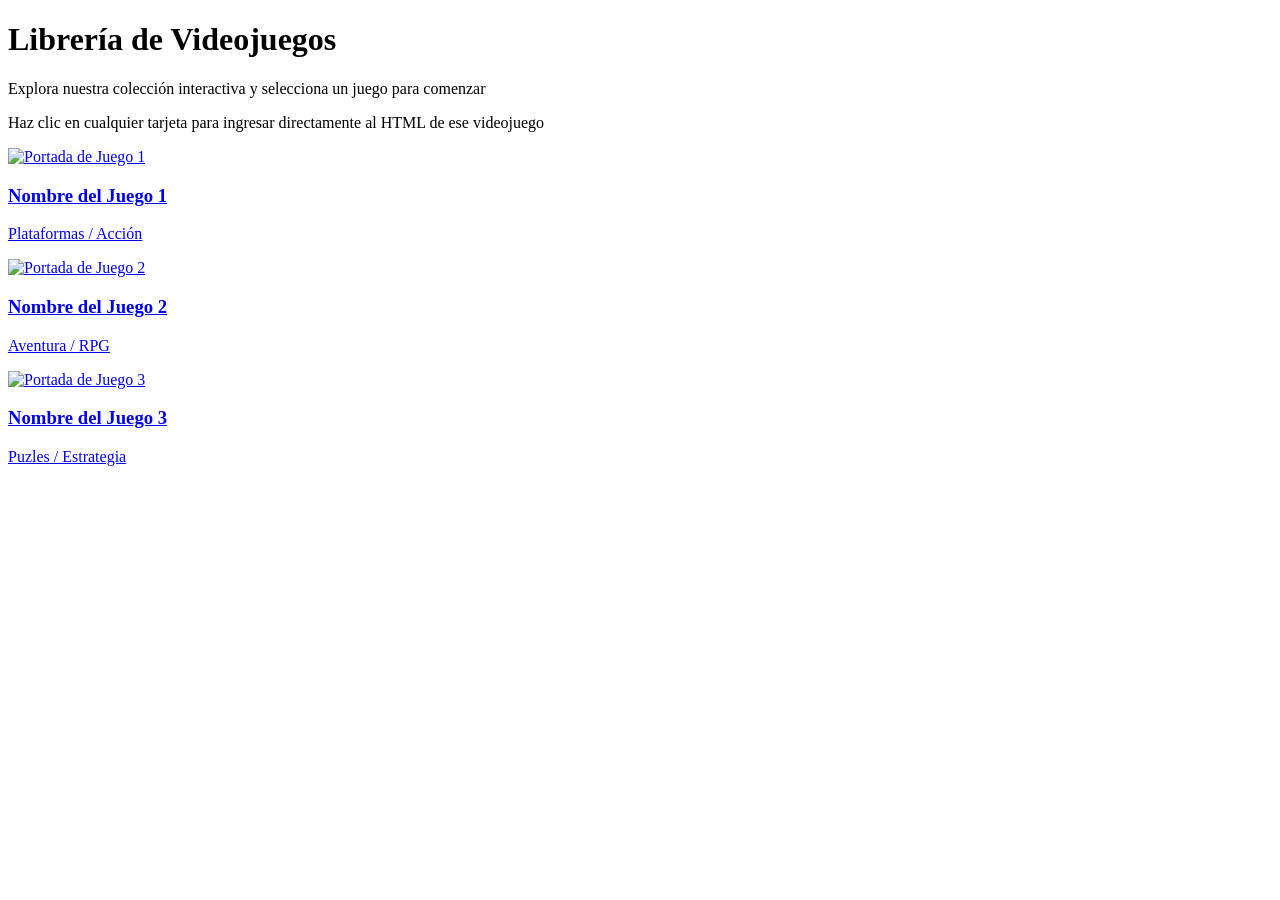
==== index.html @ a7fb4c09 "Add files via upload" ====
<!DOCTYPE html>
<html lang="es">
<head>
    <meta charset="UTF-8">
    <meta name="viewport" content="width=device-width, initial-scale=1.0">
    <title>Librería de Videojuegos - Kira Dreamer Studio</title>
    <link rel="stylesheet" href="style.css">
</head>
<body>

<header class="hero">
    <div class="hero-contenido">
        <h1 class="titulo-principal">Librería de Videojuegos</h1>
        <p class="subtitulo-principal">Explora nuestra colección interactiva y selecciona un juego para comenzar</p>
    </div>
</header>

<main class="contenedor">
    
    <section class="introduccion">
        <p class="indicacion-navegacion">Haz clic en cualquier tarjeta para ingresar directamente al HTML de ese videojuego</p>
    </section>

    <!-- Galería de Videojuegos -->
    <section class="secciones-grid">
        
        <!-- Tarjeta de Juego 1 -->
        <a href="juegos/juego1.html" class="tarjeta-navegacion">
            <div class="imagen-contenedor">
                <img src="img/juego1_portada.jpg" alt="Portada de Juego 1">
            </div>
            <div class="tarjeta-info">
                <h3>Nombre del Juego 1</h3>
                <p>Plataformas / Acción</p>
            </div>
        </a>

        <!-- Tarjeta de Juego 2 -->
        <a href="juegos/juego2.html" class="tarjeta-navegacion">
            <div class="imagen-contenedor">
                <img src="img/juego2_portada.jpg" alt="Portada de Juego 2">
            </div>
            <div class="tarjeta-info">
                <h3>Nombre del Juego 2</h3>
                <p>Aventura / RPG</p>
            </div>
        </a>

        <!-- Tarjeta de Juego 3 -->
        <a href="juegos/juego3.html" class="tarjeta-navegacion">
            <div class="imagen-contenedor">
                <img src="img/juego3_portada.jpg" alt="Portada de Juego 3">
            </div>
            <div class="tarjeta-info">
                <h3>Nombre del Juego 3</h3>
                <p>Puzles / Estrategia</p>
            </div>
        </a>

    </section>

</main>

</body>
</html>
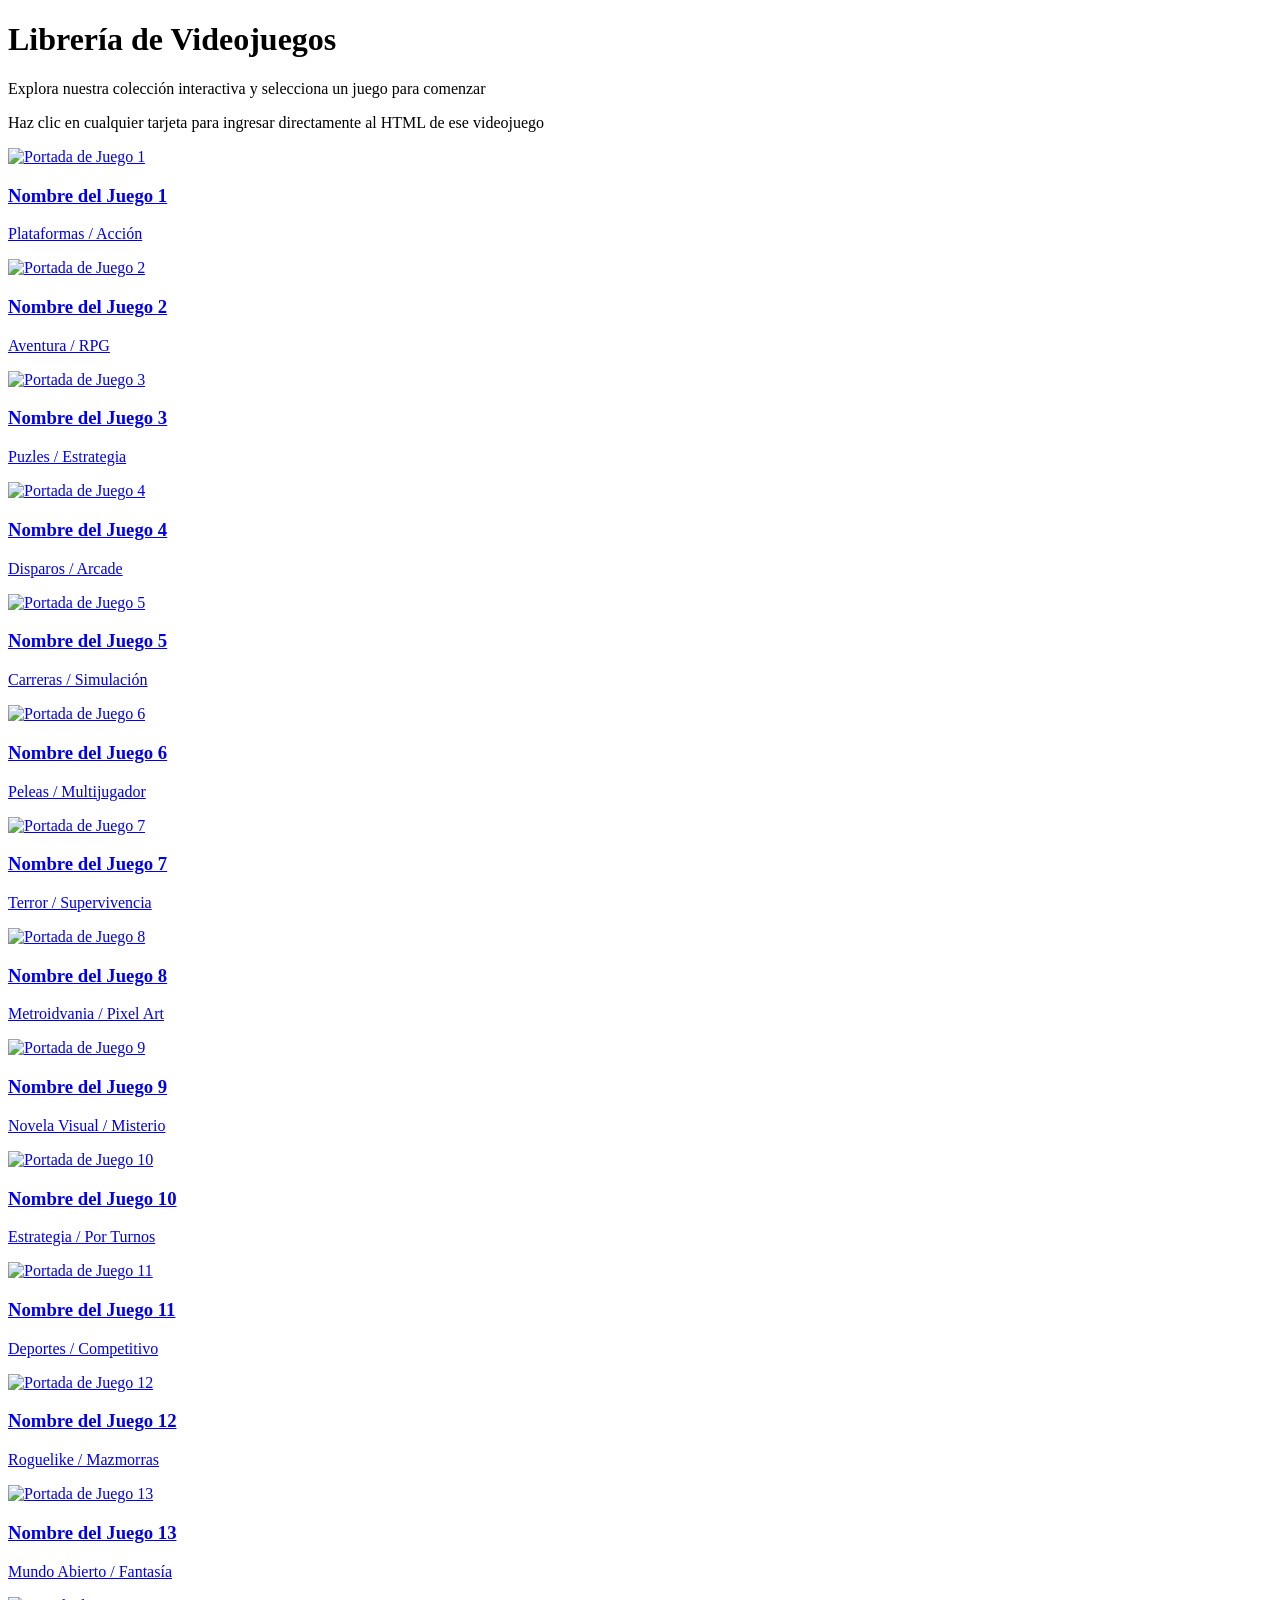
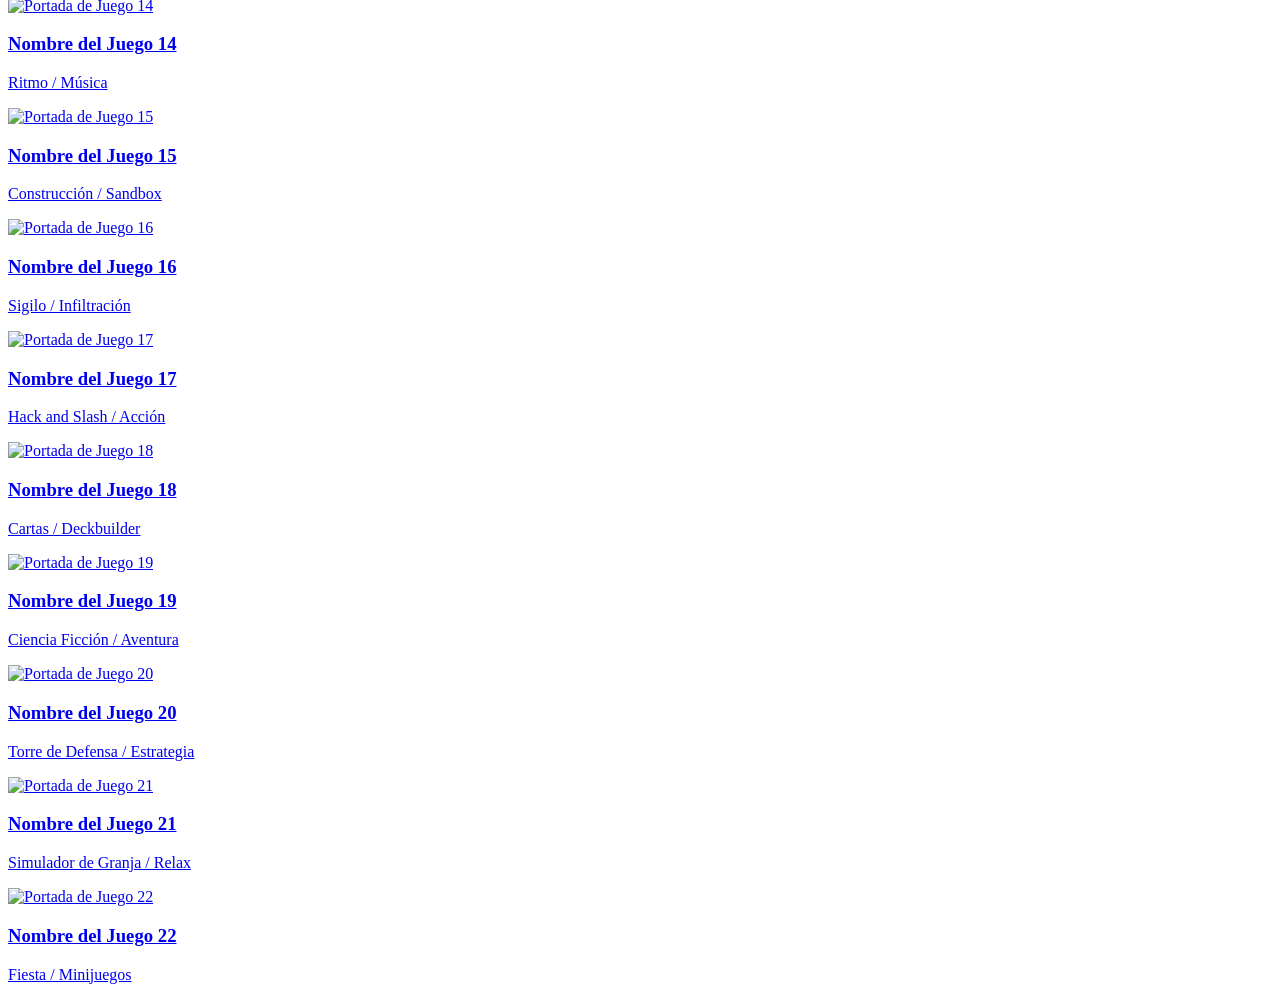
==== commit fbdb81d7: "Add files via upload" ====
--- a/index.html
+++ b/index.html
@@ -21,10 +21,10 @@
         <p class="indicacion-navegacion">Haz clic en cualquier tarjeta para ingresar directamente al HTML de ese videojuego</p>
     </section>
 
-    <!-- Galería de Videojuegos -->
+    <!-- Galería de Videojuegos (22 Tarjetas) -->
     <section class="secciones-grid">
         
-        <!-- Tarjeta de Juego 1 -->
+        <!-- Tarjeta 1 -->
         <a href="juegos/juego1.html" class="tarjeta-navegacion">
             <div class="imagen-contenedor">
                 <img src="img/juego1_portada.jpg" alt="Portada de Juego 1">
@@ -35,7 +35,7 @@
             </div>
         </a>
 
-        <!-- Tarjeta de Juego 2 -->
+        <!-- Tarjeta 2 -->
         <a href="juegos/juego2.html" class="tarjeta-navegacion">
             <div class="imagen-contenedor">
                 <img src="img/juego2_portada.jpg" alt="Portada de Juego 2">
@@ -46,7 +46,7 @@
             </div>
         </a>
 
-        <!-- Tarjeta de Juego 3 -->
+        <!-- Tarjeta 3 -->
         <a href="juegos/juego3.html" class="tarjeta-navegacion">
             <div class="imagen-contenedor">
                 <img src="img/juego3_portada.jpg" alt="Portada de Juego 3">
@@ -57,6 +57,215 @@
             </div>
         </a>
 
+        <!-- Tarjeta 4 -->
+        <a href="juegos/juego4.html" class="tarjeta-navegacion">
+            <div class="imagen-contenedor">
+                <img src="img/juego4_portada.jpg" alt="Portada de Juego 4">
+            </div>
+            <div class="tarjeta-info">
+                <h3>Nombre del Juego 4</h3>
+                <p>Disparos / Arcade</p>
+            </div>
+        </a>
+
+        <!-- Tarjeta 5 -->
+        <a href="juegos/juego5.html" class="tarjeta-navegacion">
+            <div class="imagen-contenedor">
+                <img src="img/juego5_portada.jpg" alt="Portada de Juego 5">
+            </div>
+            <div class="tarjeta-info">
+                <h3>Nombre del Juego 5</h3>
+                <p>Carreras / Simulación</p>
+            </div>
+        </a>
+
+        <!-- Tarjeta 6 -->
+        <a href="juegos/juego6.html" class="tarjeta-navegacion">
+            <div class="imagen-contenedor">
+                <img src="img/juego6_portada.jpg" alt="Portada de Juego 6">
+            </div>
+            <div class="tarjeta-info">
+                <h3>Nombre del Juego 6</h3>
+                <p>Peleas / Multijugador</p>
+            </div>
+        </a>
+
+        <!-- Tarjeta 7 -->
+        <a href="juegos/juego7.html" class="tarjeta-navegacion">
+            <div class="imagen-contenedor">
+                <img src="img/juego7_portada.jpg" alt="Portada de Juego 7">
+            </div>
+            <div class="tarjeta-info">
+                <h3>Nombre del Juego 7</h3>
+                <p>Terror / Supervivencia</p>
+            </div>
+        </a>
+
+        <!-- Tarjeta 8 -->
+        <a href="juegos/juego8.html" class="tarjeta-navegacion">
+            <div class="imagen-contenedor">
+                <img src="img/juego8_portada.jpg" alt="Portada de Juego 8">
+            </div>
+            <div class="tarjeta-info">
+                <h3>Nombre del Juego 8</h3>
+                <p>Metroidvania / Pixel Art</p>
+            </div>
+        </a>
+
+        <!-- Tarjeta 9 -->
+        <a href="juegos/juego9.html" class="tarjeta-navegacion">
+            <div class="imagen-contenedor">
+                <img src="img/juego9_portada.jpg" alt="Portada de Juego 9">
+            </div>
+            <div class="tarjeta-info">
+                <h3>Nombre del Juego 9</h3>
+                <p>Novela Visual / Misterio</p>
+            </div>
+        </a>
+
+        <!-- Tarjeta 10 -->
+        <a href="juegos/juego10.html" class="tarjeta-navegacion">
+            <div class="imagen-contenedor">
+                <img src="img/juego10_portada.jpg" alt="Portada de Juego 10">
+            </div>
+            <div class="tarjeta-info">
+                <h3>Nombre del Juego 10</h3>
+                <p>Estrategia / Por Turnos</p>
+            </div>
+        </a>
+
+        <!-- Tarjeta 11 -->
+        <a href="juegos/juego11.html" class="tarjeta-navegacion">
+            <div class="imagen-contenedor">
+                <img src="img/juego11_portada.jpg" alt="Portada de Juego 11">
+            </div>
+            <div class="tarjeta-info">
+                <h3>Nombre del Juego 11</h3>
+                <p>Deportes / Competitivo</p>
+            </div>
+        </a>
+
+        <!-- Tarjeta 12 -->
+        <a href="juegos/juego12.html" class="tarjeta-navegacion">
+            <div class="imagen-contenedor">
+                <img src="img/juego12_portada.jpg" alt="Portada de Juego 12">
+            </div>
+            <div class="tarjeta-info">
+                <h3>Nombre del Juego 12</h3>
+                <p>Roguelike / Mazmorras</p>
+            </div>
+        </a>
+
+        <!-- Tarjeta 13 -->
+        <a href="juegos/juego13.html" class="tarjeta-navegacion">
+            <div class="imagen-contenedor">
+                <img src="img/juego13_portada.jpg" alt="Portada de Juego 13">
+            </div>
+            <div class="tarjeta-info">
+                <h3>Nombre del Juego 13</h3>
+                <p>Mundo Abierto / Fantasía</p>
+            </div>
+        </a>
+
+        <!-- Tarjeta 14 -->
+        <a href="juegos/juego14.html" class="tarjeta-navegacion">
+            <div class="imagen-contenedor">
+                <img src="img/juego14_portada.jpg" alt="Portada de Juego 14">
+            </div>
+            <div class="tarjeta-info">
+                <h3>Nombre del Juego 14</h3>
+                <p>Ritmo / Música</p>
+            </div>
+        </a>
+
+        <!-- Tarjeta 15 -->
+        <a href="juegos/juego15.html" class="tarjeta-navegacion">
+            <div class="imagen-contenedor">
+                <img src="img/juego15_portada.jpg" alt="Portada de Juego 15">
+            </div>
+            <div class="tarjeta-info">
+                <h3>Nombre del Juego 15</h3>
+                <p>Construcción / Sandbox</p>
+            </div>
+        </a>
+
+        <!-- Tarjeta 16 -->
+        <a href="juegos/juego16.html" class="tarjeta-navegacion">
+            <div class="imagen-contenedor">
+                <img src="img/juego16_portada.jpg" alt="Portada de Juego 16">
+            </div>
+            <div class="tarjeta-info">
+                <h3>Nombre del Juego 16</h3>
+                <p>Sigilo / Infiltración</p>
+            </div>
+        </a>
+
+        <!-- Tarjeta 17 -->
+        <a href="juegos/juego17.html" class="tarjeta-navegacion">
+            <div class="imagen-contenedor">
+                <img src="img/juego17_portada.jpg" alt="Portada de Juego 17">
+            </div>
+            <div class="tarjeta-info">
+                <h3>Nombre del Juego 17</h3>
+                <p>Hack and Slash / Acción</p>
+            </div>
+        </a>
+
+        <!-- Tarjeta 18 -->
+        <a href="juegos/juego18.html" class="tarjeta-navegacion">
+            <div class="imagen-contenedor">
+                <img src="img/juego18_portada.jpg" alt="Portada de Juego 18">
+            </div>
+            <div class="tarjeta-info">
+                <h3>Nombre del Juego 18</h3>
+                <p>Cartas / Deckbuilder</p>
+            </div>
+        </a>
+
+        <!-- Tarjeta 19 -->
+        <a href="juegos/juego19.html" class="tarjeta-navegacion">
+            <div class="imagen-contenedor">
+                <img src="img/juego19_portada.jpg" alt="Portada de Juego 19">
+            </div>
+            <div class="tarjeta-info">
+                <h3>Nombre del Juego 19</h3>
+                <p>Ciencia Ficción / Aventura</p>
+            </div>
+        </a>
+
+        <!-- Tarjeta 20 -->
+        <a href="juegos/juego20.html" class="tarjeta-navegacion">
+            <div class="imagen-contenedor">
+                <img src="img/juego20_portada.jpg" alt="Portada de Juego 20">
+            </div>
+            <div class="tarjeta-info">
+                <h3>Nombre del Juego 20</h3>
+                <p>Torre de Defensa / Estrategia</p>
+            </div>
+        </a>
+
+        <!-- Tarjeta 21 -->
+        <a href="juegos/juego21.html" class="tarjeta-navegacion">
+            <div class="imagen-contenedor">
+                <img src="img/juego21_portada.jpg" alt="Portada de Juego 21">
+            </div>
+            <div class="tarjeta-info">
+                <h3>Nombre del Juego 21</h3>
+                <p>Simulador de Granja / Relax</p>
+            </div>
+        </a>
+
+        <!-- Tarjeta 22 -->
+        <a href="juegos/juego22.html" class="tarjeta-navegacion">
+            <div class="imagen-contenedor">
+                <img src="img/juego22_portada.jpg" alt="Portada de Juego 22">
+            </div>
+            <div class="tarjeta-info">
+                <h3>Nombre del Juego 22</h3>
+                <p>Fiesta / Minijuegos</p>
+            </div>
+        </a>
+
     </section>
 
 </main>
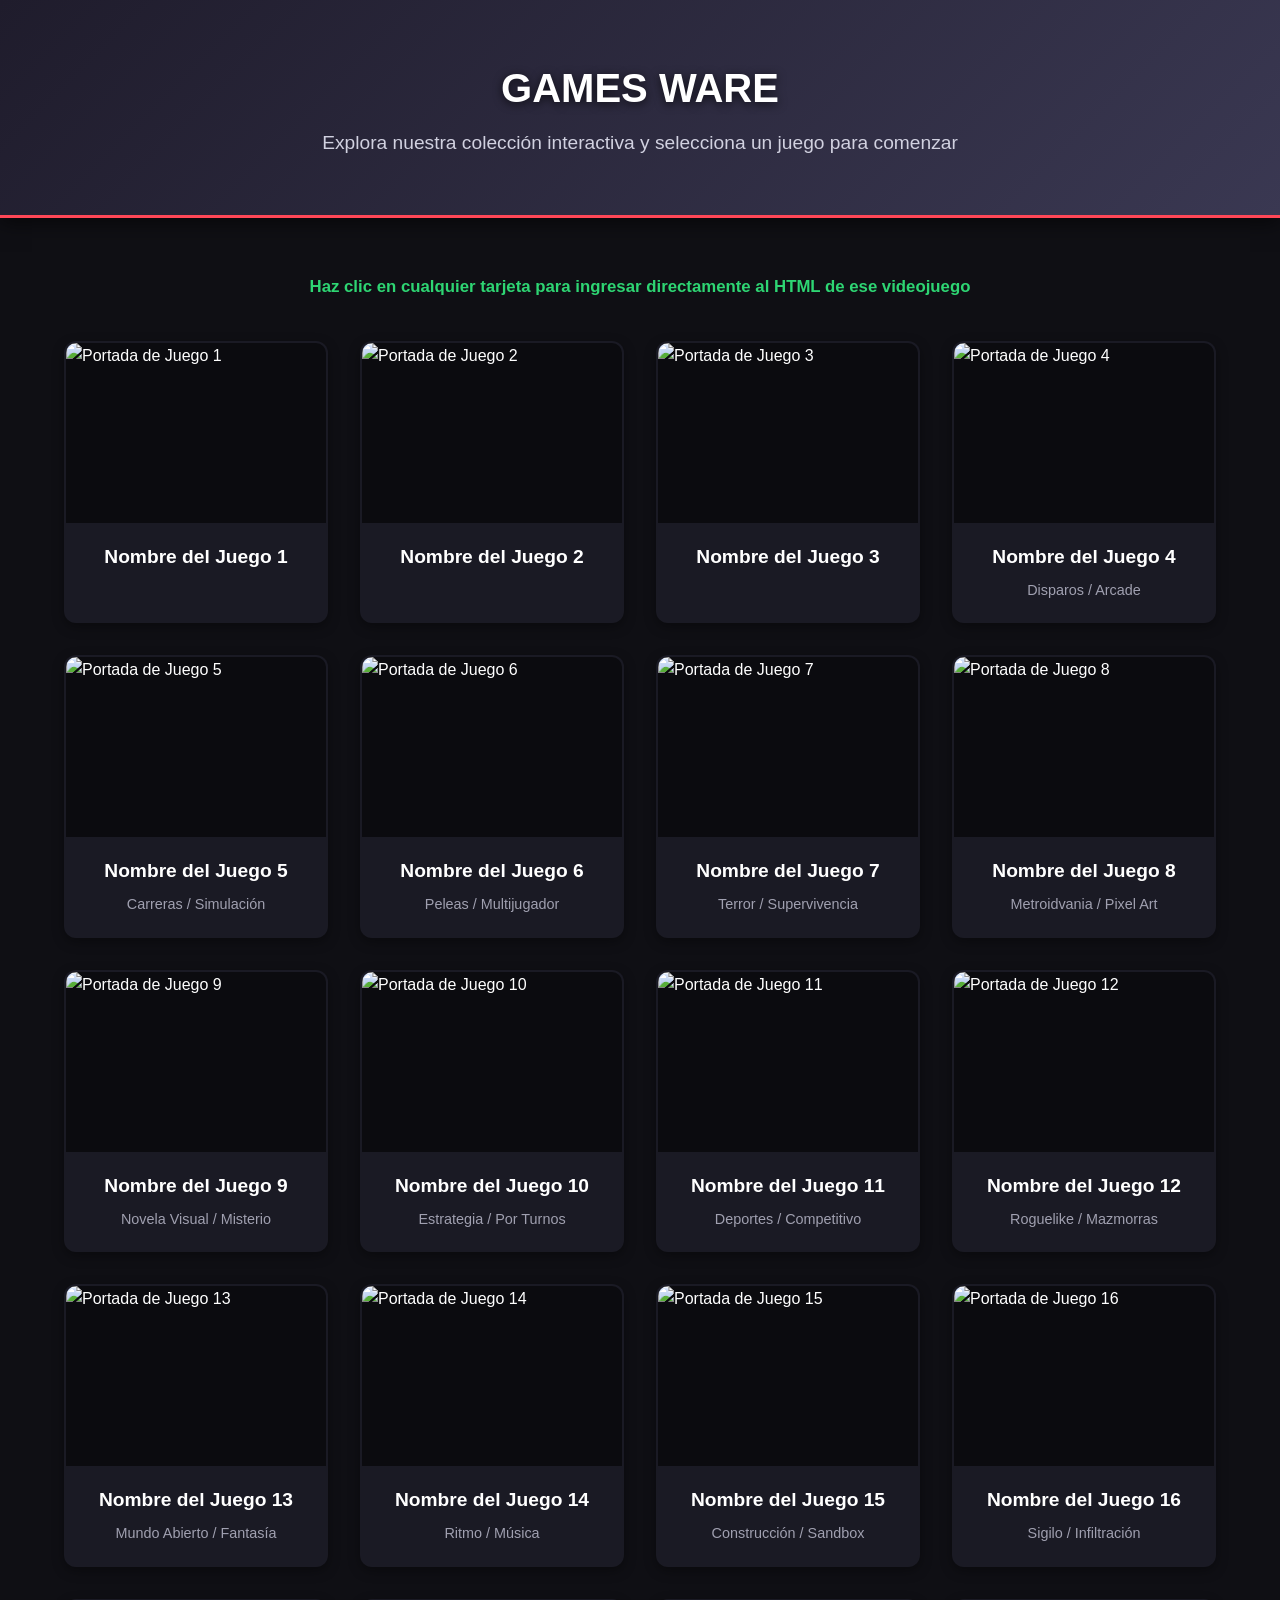
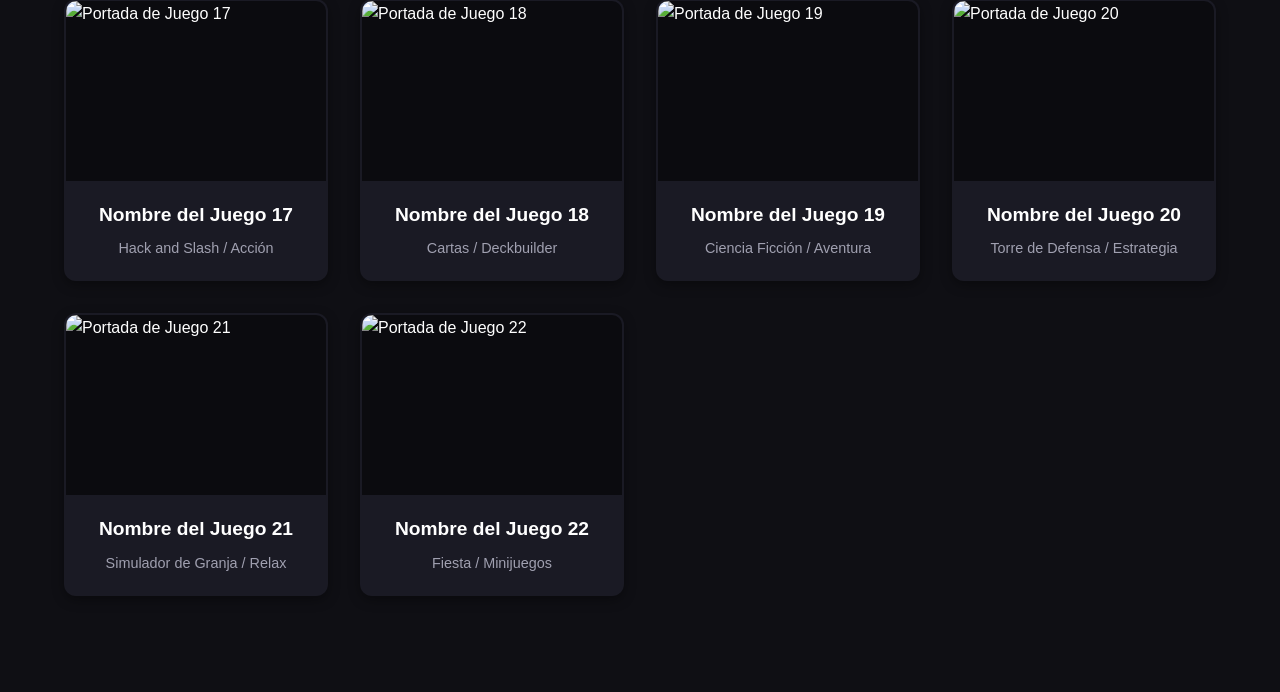
==== commit a80fea21: "Add files via upload" ====
--- a/index.html
+++ b/index.html
@@ -4,13 +4,13 @@
     <meta charset="UTF-8">
     <meta name="viewport" content="width=device-width, initial-scale=1.0">
     <title>Librería de Videojuegos - Kira Dreamer Studio</title>
-    <link rel="stylesheet" href="style.css">
+    <link rel="stylesheet" href="estilo.css">
 </head>
 <body>
 
 <header class="hero">
     <div class="hero-contenido">
-        <h1 class="titulo-principal">Librería de Videojuegos</h1>
+        <h1 class="titulo-principal">GAMES WARE</h1>
         <p class="subtitulo-principal">Explora nuestra colección interactiva y selecciona un juego para comenzar</p>
     </div>
 </header>
@@ -25,40 +25,37 @@
     <section class="secciones-grid">
         
         <!-- Tarjeta 1 -->
-        <a href="juegos/juego1.html" class="tarjeta-navegacion">
+        <a href="Tetris/index.html" class="tarjeta-navegacion">
             <div class="imagen-contenedor">
                 <img src="img/juego1_portada.jpg" alt="Portada de Juego 1">
             </div>
             <div class="tarjeta-info">
                 <h3>Nombre del Juego 1</h3>
-                <p>Plataformas / Acción</p>
             </div>
         </a>
 
         <!-- Tarjeta 2 -->
-        <a href="juegos/juego2.html" class="tarjeta-navegacion">
+        <a href="vanilla-js-tetris/index.html" class="tarjeta-navegacion">
             <div class="imagen-contenedor">
                 <img src="img/juego2_portada.jpg" alt="Portada de Juego 2">
             </div>
             <div class="tarjeta-info">
                 <h3>Nombre del Juego 2</h3>
-                <p>Aventura / RPG</p>
             </div>
         </a>
 
         <!-- Tarjeta 3 -->
-        <a href="juegos/juego3.html" class="tarjeta-navegacion">
+        <a href="tres-en-raya/index.html" class="tarjeta-navegacion">
             <div class="imagen-contenedor">
                 <img src="img/juego3_portada.jpg" alt="Portada de Juego 3">
             </div>
             <div class="tarjeta-info">
                 <h3>Nombre del Juego 3</h3>
-                <p>Puzles / Estrategia</p>
             </div>
         </a>
 
         <!-- Tarjeta 4 -->
-        <a href="juegos/juego4.html" class="tarjeta-navegacion">
+        <a href="sudoku/sudoku-web/index.html" class="tarjeta-navegacion">
             <div class="imagen-contenedor">
                 <img src="img/juego4_portada.jpg" alt="Portada de Juego 4">
             </div>
@@ -69,7 +66,7 @@
         </a>
 
         <!-- Tarjeta 5 -->
-        <a href="juegos/juego5.html" class="tarjeta-navegacion">
+        <a href="sprout-runner/index.html" class="tarjeta-navegacion">
             <div class="imagen-contenedor">
                 <img src="img/juego5_portada.jpg" alt="Portada de Juego 5">
             </div>
@@ -80,7 +77,7 @@
         </a>
 
         <!-- Tarjeta 6 -->
-        <a href="juegos/juego6.html" class="tarjeta-navegacion">
+        <a href="space-game/index.html" class="tarjeta-navegacion">
             <div class="imagen-contenedor">
                 <img src="img/juego6_portada.jpg" alt="Portada de Juego 6">
             </div>
@@ -91,7 +88,7 @@
         </a>
 
         <!-- Tarjeta 7 -->
-        <a href="juegos/juego7.html" class="tarjeta-navegacion">
+        <a href="Angelo-s_Slime_Blast/Version 1.1/angelo's_slime_blast1.html" class="tarjeta-navegacion">
             <div class="imagen-contenedor">
                 <img src="img/juego7_portada.jpg" alt="Portada de Juego 7">
             </div>
@@ -102,7 +99,7 @@
         </a>
 
         <!-- Tarjeta 8 -->
-        <a href="juegos/juego8.html" class="tarjeta-navegacion">
+        <a href="seahorse-war/index.html" class="tarjeta-navegacion">
             <div class="imagen-contenedor">
                 <img src="img/juego8_portada.jpg" alt="Portada de Juego 8">
             </div>
@@ -113,7 +110,7 @@
         </a>
 
         <!-- Tarjeta 9 -->
-        <a href="juegos/juego9.html" class="tarjeta-navegacion">
+        <a href="pac-man/index.html" class="tarjeta-navegacion">
             <div class="imagen-contenedor">
                 <img src="img/juego9_portada.jpg" alt="Portada de Juego 9">
             </div>
@@ -124,7 +121,7 @@
         </a>
 
         <!-- Tarjeta 10 -->
-        <a href="juegos/juego10.html" class="tarjeta-navegacion">
+        <a href="JS-Flappy-Bird/index.html" class="tarjeta-navegacion">
             <div class="imagen-contenedor">
                 <img src="img/juego10_portada.jpg" alt="Portada de Juego 10">
             </div>
@@ -135,7 +132,7 @@
         </a>
 
         <!-- Tarjeta 11 -->
-        <a href="juegos/juego11.html" class="tarjeta-navegacion">
+        <a href="geometry-dash/index.html" class="tarjeta-navegacion">
             <div class="imagen-contenedor">
                 <img src="img/juego11_portada.jpg" alt="Portada de Juego 11">
             </div>
@@ -146,7 +143,7 @@
         </a>
 
         <!-- Tarjeta 12 -->
-        <a href="juegos/juego12.html" class="tarjeta-navegacion">
+        <a href="floppybird/index.html" class="tarjeta-navegacion">
             <div class="imagen-contenedor">
                 <img src="img/juego12_portada.jpg" alt="Portada de Juego 12">
             </div>
@@ -157,7 +154,7 @@
         </a>
 
         <!-- Tarjeta 13 -->
-        <a href="juegos/juego13.html" class="tarjeta-navegacion">
+        <a href="classic-snake-game-html5-canvas-javascript/index.html" class="tarjeta-navegacion">
             <div class="imagen-contenedor">
                 <img src="img/juego13_portada.jpg" alt="Portada de Juego 13">
             </div>
@@ -168,7 +165,7 @@
         </a>
 
         <!-- Tarjeta 14 -->
-        <a href="juegos/juego14.html" class="tarjeta-navegacion">
+        <a href="Chrome-dinosaur-game-clone/index.html" class="tarjeta-navegacion">
             <div class="imagen-contenedor">
                 <img src="img/juego14_portada.jpg" alt="Portada de Juego 14">
             </div>
@@ -179,7 +176,7 @@
         </a>
 
         <!-- Tarjeta 15 -->
-        <a href="juegos/juego15.html" class="tarjeta-navegacion">
+        <a href="Buscaminas/index.html" class="tarjeta-navegacion">
             <div class="imagen-contenedor">
                 <img src="img/juego15_portada.jpg" alt="Portada de Juego 15">
             </div>
@@ -190,7 +187,7 @@
         </a>
 
         <!-- Tarjeta 16 -->
-        <a href="juegos/juego16.html" class="tarjeta-navegacion">
+        <a href="tres-en-raya/index.html" class="tarjeta-navegacion">
             <div class="imagen-contenedor">
                 <img src="img/juego16_portada.jpg" alt="Portada de Juego 16">
             </div>
@@ -201,7 +198,7 @@
         </a>
 
         <!-- Tarjeta 17 -->
-        <a href="juegos/juego17.html" class="tarjeta-navegacion">
+        <a href="pac-man/index.html" class="tarjeta-navegacion">
             <div class="imagen-contenedor">
                 <img src="img/juego17_portada.jpg" alt="Portada de Juego 17">
             </div>
@@ -212,7 +209,7 @@
         </a>
 
         <!-- Tarjeta 18 -->
-        <a href="juegos/juego18.html" class="tarjeta-navegacion">
+        <a href="Angelo-s_Slime_Blast/Version 0.00.1/angelo's_slime_blast.html" class="tarjeta-navegacion">
             <div class="imagen-contenedor">
                 <img src="img/juego18_portada.jpg" alt="Portada de Juego 18">
             </div>
@@ -223,7 +220,7 @@
         </a>
 
         <!-- Tarjeta 19 -->
-        <a href="juegos/juego19.html" class="tarjeta-navegacion">
+        <a href="space-game/index.html" class="tarjeta-navegacion">
             <div class="imagen-contenedor">
                 <img src="img/juego19_portada.jpg" alt="Portada de Juego 19">
             </div>
@@ -234,7 +231,7 @@
         </a>
 
         <!-- Tarjeta 20 -->
-        <a href="juegos/juego20.html" class="tarjeta-navegacion">
+        <a href="Buscaminas/index.html" class="tarjeta-navegacion">
             <div class="imagen-contenedor">
                 <img src="img/juego20_portada.jpg" alt="Portada de Juego 20">
             </div>
@@ -245,7 +242,7 @@
         </a>
 
         <!-- Tarjeta 21 -->
-        <a href="juegos/juego21.html" class="tarjeta-navegacion">
+        <a href="Tetris/index.html" class="tarjeta-navegacion">
             <div class="imagen-contenedor">
                 <img src="img/juego21_portada.jpg" alt="Portada de Juego 21">
             </div>
@@ -256,7 +253,7 @@
         </a>
 
         <!-- Tarjeta 22 -->
-        <a href="juegos/juego22.html" class="tarjeta-navegacion">
+        <a href="sprout-runner/index.html" class="tarjeta-navegacion">
             <div class="imagen-contenedor">
                 <img src="img/juego22_portada.jpg" alt="Portada de Juego 22">
             </div>
--- a/estilo.css
+++ b/estilo.css
@@ -0,0 +1,224 @@
+/* ==========================================
+   VARIABLES GLOBALES Y RESET
+   ========================================== */
+:root {
+    --color-fondo: #0f0f14;
+    --color-tarjeta: #1a1a24;
+    --color-primario: #ff4757;
+    --color-secundario: #2ed573;
+    --color-texto: #ffffff;
+    --color-subtexto: #a0a0b0;
+    --fuente-principal: 'Segoe UI', Roboto, Helvetica, Arial, sans-serif;
+}
+
+* {
+    box-sizing: border-box;
+    margin: 0;
+    padding: 0;
+}
+
+body {
+    background-color: var(--color-fondo);
+    color: var(--color-texto);
+    font-family: var(--fuente-principal);
+    line-height: 1.6;
+}
+
+/* ==========================================
+   ENCABEZADO / HERO
+   ========================================== */
+.hero {
+    background: linear-gradient(135deg, #1f1c2c 0%, #3a3852 100%);
+    padding: 3.5rem 1.5rem;
+    text-align: center;
+    border-bottom: 3px solid var(--color-primario);
+    box-shadow: 0 4px 20px rgba(0, 0, 0, 0.6);
+}
+
+.hero-contenido {
+    max-width: 800px;
+    margin: 0 auto;
+}
+
+.titulo-principal {
+    font-size: 2.5rem;
+    margin-bottom: 0.5rem;
+    color: var(--color-texto);
+    text-shadow: 0 2px 10px rgba(0, 0, 0, 0.7);
+}
+
+.subtitulo-principal {
+    font-size: 1.2rem;
+    color: #d1d1e0;
+}
+
+/* ==========================================
+   CONTENEDOR PRINCIPAL E INTRODUCCIÓN
+   ========================================== */
+.contenedor {
+    max-width: 1200px;
+    margin: 0 auto;
+    padding: 2.5rem 1.5rem;
+}
+
+.introduccion {
+    text-align: center;
+    margin-bottom: 2.5rem;
+}
+
+.parrafo-destacado {
+    font-size: 1.15rem;
+    color: var(--color-subtexto);
+    max-width: 850px;
+    margin: 0 auto 1.5rem auto;
+}
+
+.contenedor-banner {
+    margin: 1.5rem 0;
+}
+
+.banner-principal {
+    max-width: 100%;
+    height: auto;
+    max-height: 250px;
+    border-radius: 12px;
+    object-fit: contain;
+    box-shadow: 0 4px 15px rgba(0, 0, 0, 0.4);
+}
+
+.indicacion-navegacion {
+    font-weight: 600;
+    color: var(--color-secundario);
+    font-size: 1.05rem;
+    margin-top: 1rem;
+}
+
+/* ==========================================
+   CUADRÍCULA Y TARJETAS DINÁMICAS (LIBRERÍA)
+   ========================================== */
+.secciones-grid {
+    display: grid;
+    grid-template-columns: repeat(auto-fit, minmax(260px, 1fr));
+    gap: 2rem;
+    margin-bottom: 3.5rem;
+}
+
+.tarjeta-navegacion {
+    display: flex;
+    flex-direction: column;
+    background-color: var(--color-tarjeta);
+    border-radius: 12px;
+    overflow: hidden;
+    text-decoration: none;
+    color: var(--color-texto);
+    border: 2px solid transparent;
+    transition: transform 0.3s ease, box-shadow 0.3s ease, border-color 0.3s ease;
+    box-shadow: 0 4px 12px rgba(0, 0, 0, 0.35);
+}
+
+/* Efecto Hover e Iluminación */
+.tarjeta-navegacion:hover {
+    transform: translateY(-8px) scale(1.02);
+    box-shadow: 0 12px 24px rgba(255, 71, 87, 0.35);
+    border-color: var(--color-primario);
+}
+
+.imagen-contenedor {
+    width: 100%;
+    height: 180px;
+    overflow: hidden;
+    background-color: #0b0b0f;
+}
+
+.tarjeta-navegacion img {
+    width: 100%;
+    height: 180px;
+    object-fit: cover;
+    transition: transform 0.4s ease;
+}
+
+.tarjeta-navegacion:hover img {
+    transform: scale(1.08);
+}
+
+.tarjeta-info {
+    padding: 1.2rem;
+    text-align: center;
+}
+
+.tarjeta-info h3 {
+    font-size: 1.2rem;
+    margin-bottom: 0.4rem;
+    color: var(--color-texto);
+}
+
+.tarjeta-info p {
+    font-size: 0.9rem;
+    color: var(--color-subtexto);
+}
+
+/* ==========================================
+   SECCIÓN DE REDES SOCIALES
+   ========================================== */
+.redes-sociales-seccion {
+    margin-top: 4rem;
+    text-align: center;
+    border-top: 1px solid #2a2a3a;
+    padding-top: 2.5rem;
+}
+
+.redes-sociales-seccion h2 {
+    font-size: 1.8rem;
+    margin-bottom: 2rem;
+    color: var(--color-texto);
+}
+
+.redes-grid {
+    display: grid;
+    grid-template-columns: repeat(auto-fit, minmax(260px, 1fr));
+    gap: 1.5rem;
+}
+
+.tarjeta-red {
+    display: flex;
+    align-items: center;
+    background-color: var(--color-tarjeta);
+    padding: 1rem 1.2rem;
+    border-radius: 10px;
+    text-decoration: none;
+    color: var(--color-texto);
+    border: 1px solid #2a2a3a;
+    transition: transform 0.3s ease, background-color 0.3s ease, border-color 0.3s ease;
+}
+
+.tarjeta-red:hover {
+    transform: translateY(-5px);
+    background-color: #222230;
+    border-color: var(--color-secundario);
+}
+
+.tarjeta-red img {
+    width: 50px;
+    height: 50px;
+    border-radius: 8px;
+    object-fit: cover;
+    margin-right: 1rem;
+}
+
+.tarjeta-red .tarjeta-info {
+    text-align: left;
+    padding: 0;
+}
+
+/* ==========================================
+   DISEÑO RESPONSIVO
+   ========================================== */
+@media (max-width: 600px) {
+    .titulo-principal {
+        font-size: 1.8rem;
+    }
+
+    .secciones-grid, .redes-grid {
+        grid-template-columns: 1fr;
+    }
+}
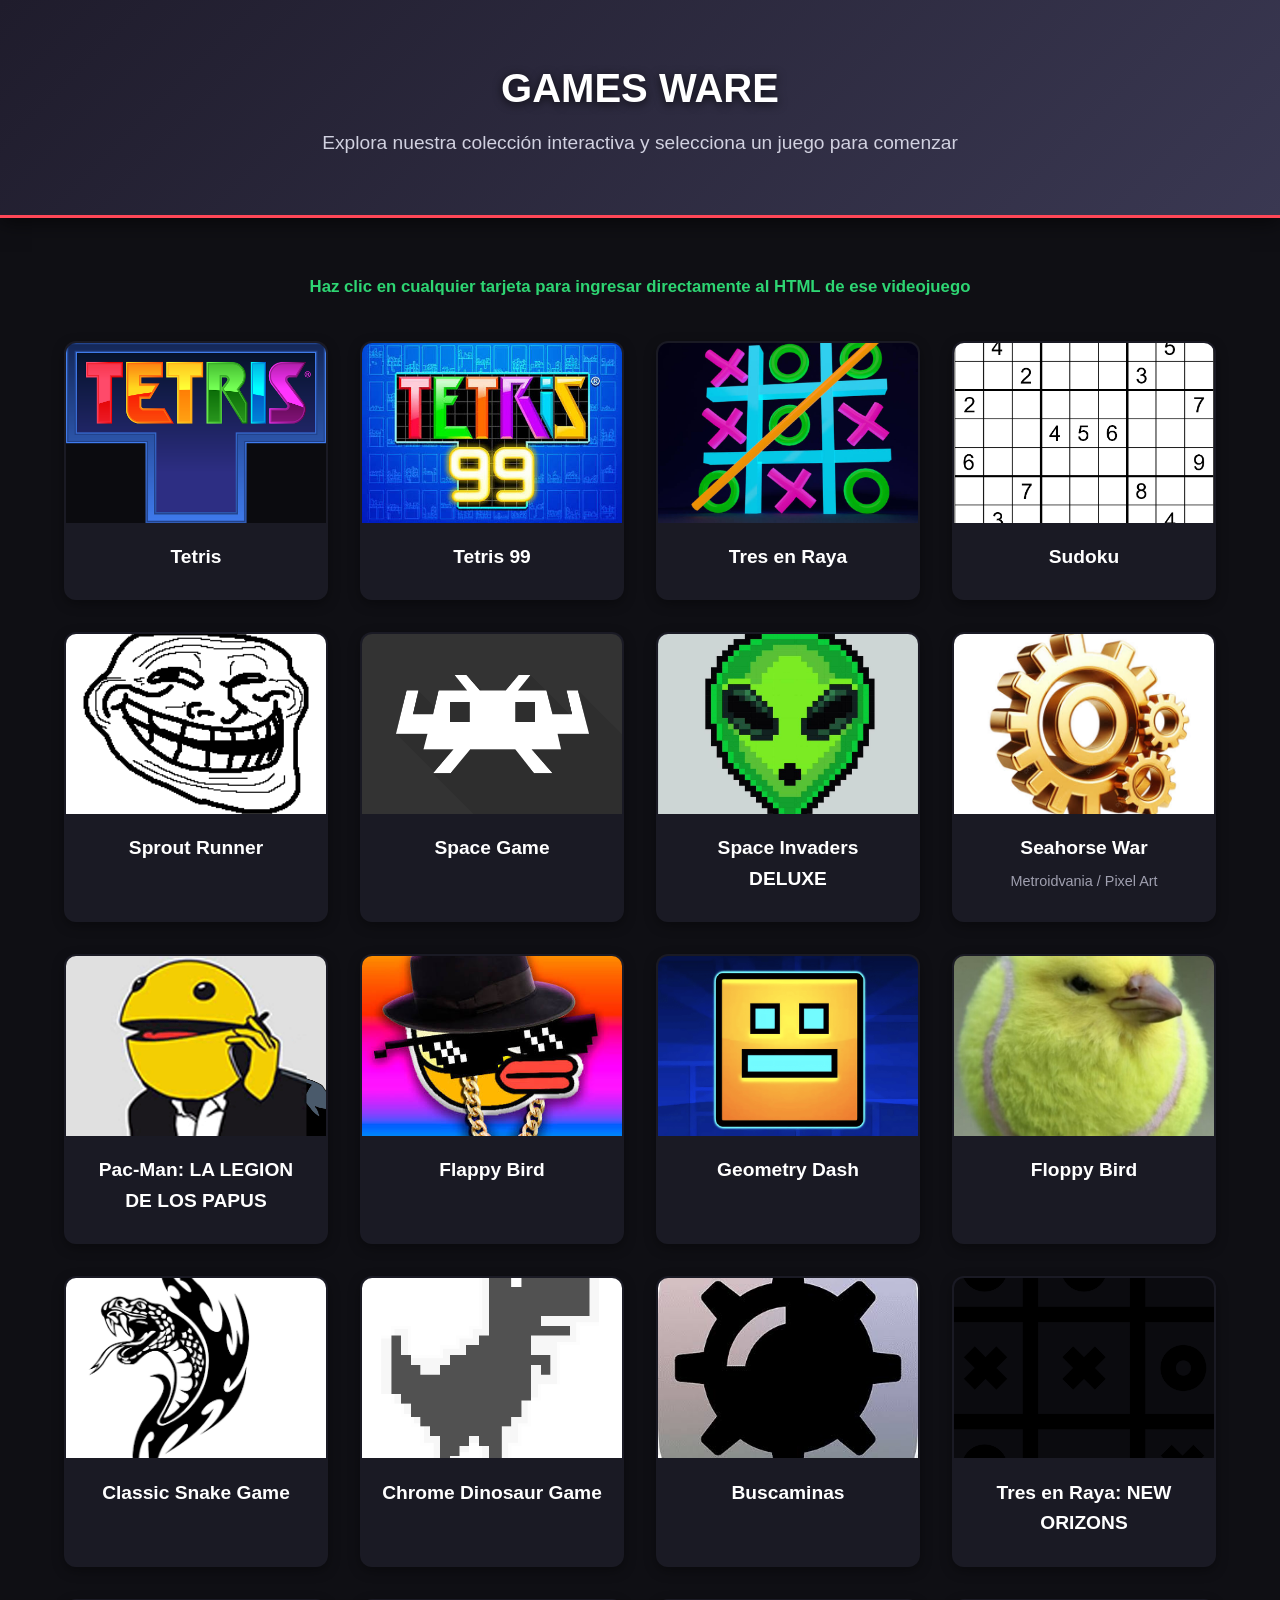
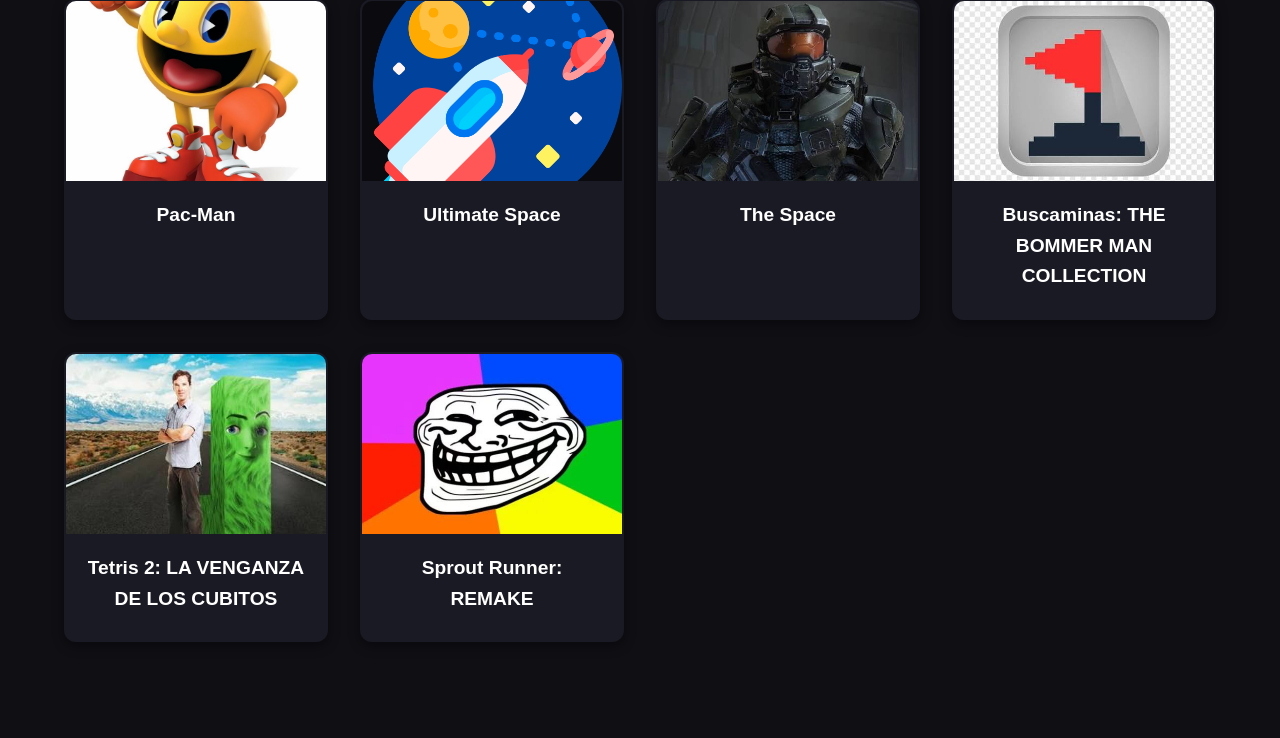
==== commit 845387c6: "Add files via upload" ====
--- a/index.html
+++ b/index.html
@@ -27,84 +27,80 @@
         <!-- Tarjeta 1 -->
         <a href="Tetris/index.html" class="tarjeta-navegacion">
             <div class="imagen-contenedor">
-                <img src="img/juego1_portada.jpg" alt="Portada de Juego 1">
-            </div>
-            <div class="tarjeta-info">
-                <h3>Nombre del Juego 1</h3>
+                <img src="img/Tetris_1.png" alt="Portada de Juego 1">
+            </div>
+            <div class="tarjeta-info">
+                <h3>Tetris</h3>
             </div>
         </a>
 
         <!-- Tarjeta 2 -->
         <a href="vanilla-js-tetris/index.html" class="tarjeta-navegacion">
             <div class="imagen-contenedor">
-                <img src="img/juego2_portada.jpg" alt="Portada de Juego 2">
-            </div>
-            <div class="tarjeta-info">
-                <h3>Nombre del Juego 2</h3>
+                <img src="img/images.jpeg" alt="Portada de Juego 2">
+            </div>
+            <div class="tarjeta-info">
+                <h3>Tetris 99</h3>
             </div>
         </a>
 
         <!-- Tarjeta 3 -->
         <a href="tres-en-raya/index.html" class="tarjeta-navegacion">
             <div class="imagen-contenedor">
-                <img src="img/juego3_portada.jpg" alt="Portada de Juego 3">
-            </div>
-            <div class="tarjeta-info">
-                <h3>Nombre del Juego 3</h3>
+                <img src="img/raya1.jpeg" alt="Portada de Juego 3">
+            </div>
+            <div class="tarjeta-info">
+                <h3>Tres en Raya</h3>
             </div>
         </a>
 
         <!-- Tarjeta 4 -->
         <a href="sudoku/sudoku-web/index.html" class="tarjeta-navegacion">
             <div class="imagen-contenedor">
-                <img src="img/juego4_portada.jpg" alt="Portada de Juego 4">
-            </div>
-            <div class="tarjeta-info">
-                <h3>Nombre del Juego 4</h3>
-                <p>Disparos / Arcade</p>
+                <img src="img/Sudoku_Puzzle_(Tourmaline)R2.png" alt="Portada de Juego 4">
+            </div>
+            <div class="tarjeta-info">
+                <h3>Sudoku</h3>
             </div>
         </a>
 
         <!-- Tarjeta 5 -->
         <a href="sprout-runner/index.html" class="tarjeta-navegacion">
             <div class="imagen-contenedor">
-                <img src="img/juego5_portada.jpg" alt="Portada de Juego 5">
-            </div>
-            <div class="tarjeta-info">
-                <h3>Nombre del Juego 5</h3>
-                <p>Carreras / Simulación</p>
+                <img src="img/troll1.png" alt="Portada de Juego 5">
+            </div>
+            <div class="tarjeta-info">
+                <h3>Sprout Runner</h3>
             </div>
         </a>
 
         <!-- Tarjeta 6 -->
         <a href="space-game/index.html" class="tarjeta-navegacion">
             <div class="imagen-contenedor">
-                <img src="img/juego6_portada.jpg" alt="Portada de Juego 6">
-            </div>
-            <div class="tarjeta-info">
-                <h3>Nombre del Juego 6</h3>
-                <p>Peleas / Multijugador</p>
+                <img src="img/unnamed.png" alt="Portada de Juego 6">
+            </div>
+            <div class="tarjeta-info">
+                <h3>Space Game</h3>
             </div>
         </a>
 
         <!-- Tarjeta 7 -->
         <a href="Angelo-s_Slime_Blast/Version 1.1/angelo's_slime_blast1.html" class="tarjeta-navegacion">
             <div class="imagen-contenedor">
-                <img src="img/juego7_portada.jpg" alt="Portada de Juego 7">
-            </div>
-            <div class="tarjeta-info">
-                <h3>Nombre del Juego 7</h3>
-                <p>Terror / Supervivencia</p>
+                <img src="img/pixel-art-illustration-ufo-alien-icon-pixelated-alien-green-alien-emoji-icon-pixelated-for-the-pixel-art-game-and-icon-for-website-and-video-game-old-school-retro-free-vector.jpg" alt="Portada de Juego 7">
+            </div>
+            <div class="tarjeta-info">
+                <h3>Space Invaders DELUXE</h3>
             </div>
         </a>
 
         <!-- Tarjeta 8 -->
         <a href="seahorse-war/index.html" class="tarjeta-navegacion">
             <div class="imagen-contenedor">
-                <img src="img/juego8_portada.jpg" alt="Portada de Juego 8">
-            </div>
-            <div class="tarjeta-info">
-                <h3>Nombre del Juego 8</h3>
+                <img src="img/webos.jpeg" alt="Portada de Juego 8">
+            </div>
+            <div class="tarjeta-info">
+                <h3>Seahorse War</h3>
                 <p>Metroidvania / Pixel Art</p>
             </div>
         </a>
@@ -112,154 +108,140 @@
         <!-- Tarjeta 9 -->
         <a href="pac-man/index.html" class="tarjeta-navegacion">
             <div class="imagen-contenedor">
-                <img src="img/juego9_portada.jpg" alt="Portada de Juego 9">
-            </div>
-            <div class="tarjeta-info">
-                <h3>Nombre del Juego 9</h3>
-                <p>Novela Visual / Misterio</p>
+                <img src="img//b73b0549e05ceba3eb42909e1358db2cb124aee3.gif" alt="Portada de Juego 9">
+            </div>
+            <div class="tarjeta-info">
+                <h3>Pac-Man: LA LEGION DE LOS PAPUS</h3>
             </div>
         </a>
 
         <!-- Tarjeta 10 -->
         <a href="JS-Flappy-Bird/index.html" class="tarjeta-navegacion">
             <div class="imagen-contenedor">
-                <img src="img/juego10_portada.jpg" alt="Portada de Juego 10">
-            </div>
-            <div class="tarjeta-info">
-                <h3>Nombre del Juego 10</h3>
-                <p>Estrategia / Por Turnos</p>
+                <img src="img/images 534.jpeg" alt="Portada de Juego 10">
+            </div>
+            <div class="tarjeta-info">
+                <h3>Flappy Bird</h3>
             </div>
         </a>
 
         <!-- Tarjeta 11 -->
         <a href="geometry-dash/index.html" class="tarjeta-navegacion">
             <div class="imagen-contenedor">
-                <img src="img/juego11_portada.jpg" alt="Portada de Juego 11">
-            </div>
-            <div class="tarjeta-info">
-                <h3>Nombre del Juego 11</h3>
-                <p>Deportes / Competitivo</p>
+                <img src="img/cover_1x1-1732744370684.png" alt="Portada de Juego 11">
+            </div>
+            <div class="tarjeta-info">
+                <h3>Geometry Dash</h3>
             </div>
         </a>
 
         <!-- Tarjeta 12 -->
         <a href="floppybird/index.html" class="tarjeta-navegacion">
             <div class="imagen-contenedor">
-                <img src="img/juego12_portada.jpg" alt="Portada de Juego 12">
-            </div>
-            <div class="tarjeta-info">
-                <h3>Nombre del Juego 12</h3>
-                <p>Roguelike / Mazmorras</p>
+                <img src="img/bg,f8f8f8-flat,750x,075,f-pad,750x1000,f8f8f8.jpg" alt="Portada de Juego 12">
+            </div>
+            <div class="tarjeta-info">
+                <h3>Floppy Bird</h3>
             </div>
         </a>
 
         <!-- Tarjeta 13 -->
         <a href="classic-snake-game-html5-canvas-javascript/index.html" class="tarjeta-navegacion">
             <div class="imagen-contenedor">
-                <img src="img/juego13_portada.jpg" alt="Portada de Juego 13">
-            </div>
-            <div class="tarjeta-info">
-                <h3>Nombre del Juego 13</h3>
-                <p>Mundo Abierto / Fantasía</p>
+                <img src="img/snake.png" alt="Portada de Juego 13">
+            </div>
+            <div class="tarjeta-info">
+                <h3>Classic Snake Game</h3>
             </div>
         </a>
 
         <!-- Tarjeta 14 -->
         <a href="Chrome-dinosaur-game-clone/index.html" class="tarjeta-navegacion">
             <div class="imagen-contenedor">
-                <img src="img/juego14_portada.jpg" alt="Portada de Juego 14">
-            </div>
-            <div class="tarjeta-info">
-                <h3>Nombre del Juego 14</h3>
-                <p>Ritmo / Música</p>
+                <img src="img/unname.png" alt="Portada de Juego 14">
+            </div>
+            <div class="tarjeta-info">
+                <h3>Chrome Dinosaur Game</h3>
             </div>
         </a>
 
         <!-- Tarjeta 15 -->
         <a href="Buscaminas/index.html" class="tarjeta-navegacion">
             <div class="imagen-contenedor">
-                <img src="img/juego15_portada.jpg" alt="Portada de Juego 15">
-            </div>
-            <div class="tarjeta-info">
-                <h3>Nombre del Juego 15</h3>
-                <p>Construcción / Sandbox</p>
+                <img src="img/bomb2.jpeg" alt="Portada de Juego 15">
+            </div>
+            <div class="tarjeta-info">
+                <h3>Buscaminas</h3>
             </div>
         </a>
 
         <!-- Tarjeta 16 -->
         <a href="tres-en-raya/index.html" class="tarjeta-navegacion">
             <div class="imagen-contenedor">
-                <img src="img/juego16_portada.jpg" alt="Portada de Juego 16">
-            </div>
-            <div class="tarjeta-info">
-                <h3>Nombre del Juego 16</h3>
-                <p>Sigilo / Infiltración</p>
+                <img src="img/raya2.png" alt="Portada de Juego 16">
+            </div>
+            <div class="tarjeta-info">
+                <h3>Tres en Raya: NEW ORIZONS</h3>
             </div>
         </a>
 
         <!-- Tarjeta 17 -->
         <a href="pac-man/index.html" class="tarjeta-navegacion">
             <div class="imagen-contenedor">
-                <img src="img/juego17_portada.jpg" alt="Portada de Juego 17">
-            </div>
-            <div class="tarjeta-info">
-                <h3>Nombre del Juego 17</h3>
-                <p>Hack and Slash / Acción</p>
+                <img src="img/pacman.jpg" alt="Portada de Juego 17">
+            </div>
+            <div class="tarjeta-info">
+                <h3>Pac-Man</h3>
             </div>
         </a>
 
         <!-- Tarjeta 18 -->
         <a href="Angelo-s_Slime_Blast/Version 0.00.1/angelo's_slime_blast.html" class="tarjeta-navegacion">
             <div class="imagen-contenedor">
-                <img src="img/juego18_portada.jpg" alt="Portada de Juego 18">
-            </div>
-            <div class="tarjeta-info">
-                <h3>Nombre del Juego 18</h3>
-                <p>Cartas / Deckbuilder</p>
+                <img src="img/8995625.png" alt="Portada de Juego 18">
+            </div>
+            <div class="tarjeta-info">
+                <h3>Ultimate Space</h3>
             </div>
         </a>
 
         <!-- Tarjeta 19 -->
         <a href="space-game/index.html" class="tarjeta-navegacion">
             <div class="imagen-contenedor">
-                <img src="img/juego19_portada.jpg" alt="Portada de Juego 19">
-            </div>
-            <div class="tarjeta-info">
-                <h3>Nombre del Juego 19</h3>
-                <p>Ciencia Ficción / Aventura</p>
+                <img src="img/imagesurtf.jpeg" alt="Portada de Juego 19">
+            </div>
+            <div class="tarjeta-info">
+                <h3>The Space</h3>
             </div>
         </a>
 
         <!-- Tarjeta 20 -->
         <a href="Buscaminas/index.html" class="tarjeta-navegacion">
             <div class="imagen-contenedor">
-                <img src="img/juego20_portada.jpg" alt="Portada de Juego 20">
-            </div>
-            <div class="tarjeta-info">
-                <h3>Nombre del Juego 20</h3>
-                <p>Torre de Defensa / Estrategia</p>
+                <img src="img/bomb1.jpeg" alt="Portada de Juego 20">
+            </div>
+            <div class="tarjeta-info">
+                <h3>Buscaminas: THE BOMMER MAN COLLECTION</h3>
             </div>
         </a>
 
         <!-- Tarjeta 21 -->
         <a href="Tetris/index.html" class="tarjeta-navegacion">
             <div class="imagen-contenedor">
-                <img src="img/juego21_portada.jpg" alt="Portada de Juego 21">
-            </div>
-            <div class="tarjeta-info">
-                <h3>Nombre del Juego 21</h3>
-                <p>Simulador de Granja / Relax</p>
+                <img src="img/tt.jpeg" alt="Portada de Juego 21">
+            </div>
+            <div class="tarjeta-info">
+                <h3>Tetris 2: LA VENGANZA DE LOS CUBITOS</h3>
             </div>
         </a>
 
         <!-- Tarjeta 22 -->
         <a href="sprout-runner/index.html" class="tarjeta-navegacion">
             <div class="imagen-contenedor">
-                <img src="img/juego22_portada.jpg" alt="Portada de Juego 22">
-            </div>
-            <div class="tarjeta-info">
-                <h3>Nombre del Juego 22</h3>
-                <p>Fiesta / Minijuegos</p>
+                <img src="img/troll2.jpeg" alt="Portada de Juego 22">
+            </div>
+            <div class="tarjeta-info">
+                <h3>Sprout Runner: REMAKE</h3>
             </div>
         </a>
 
